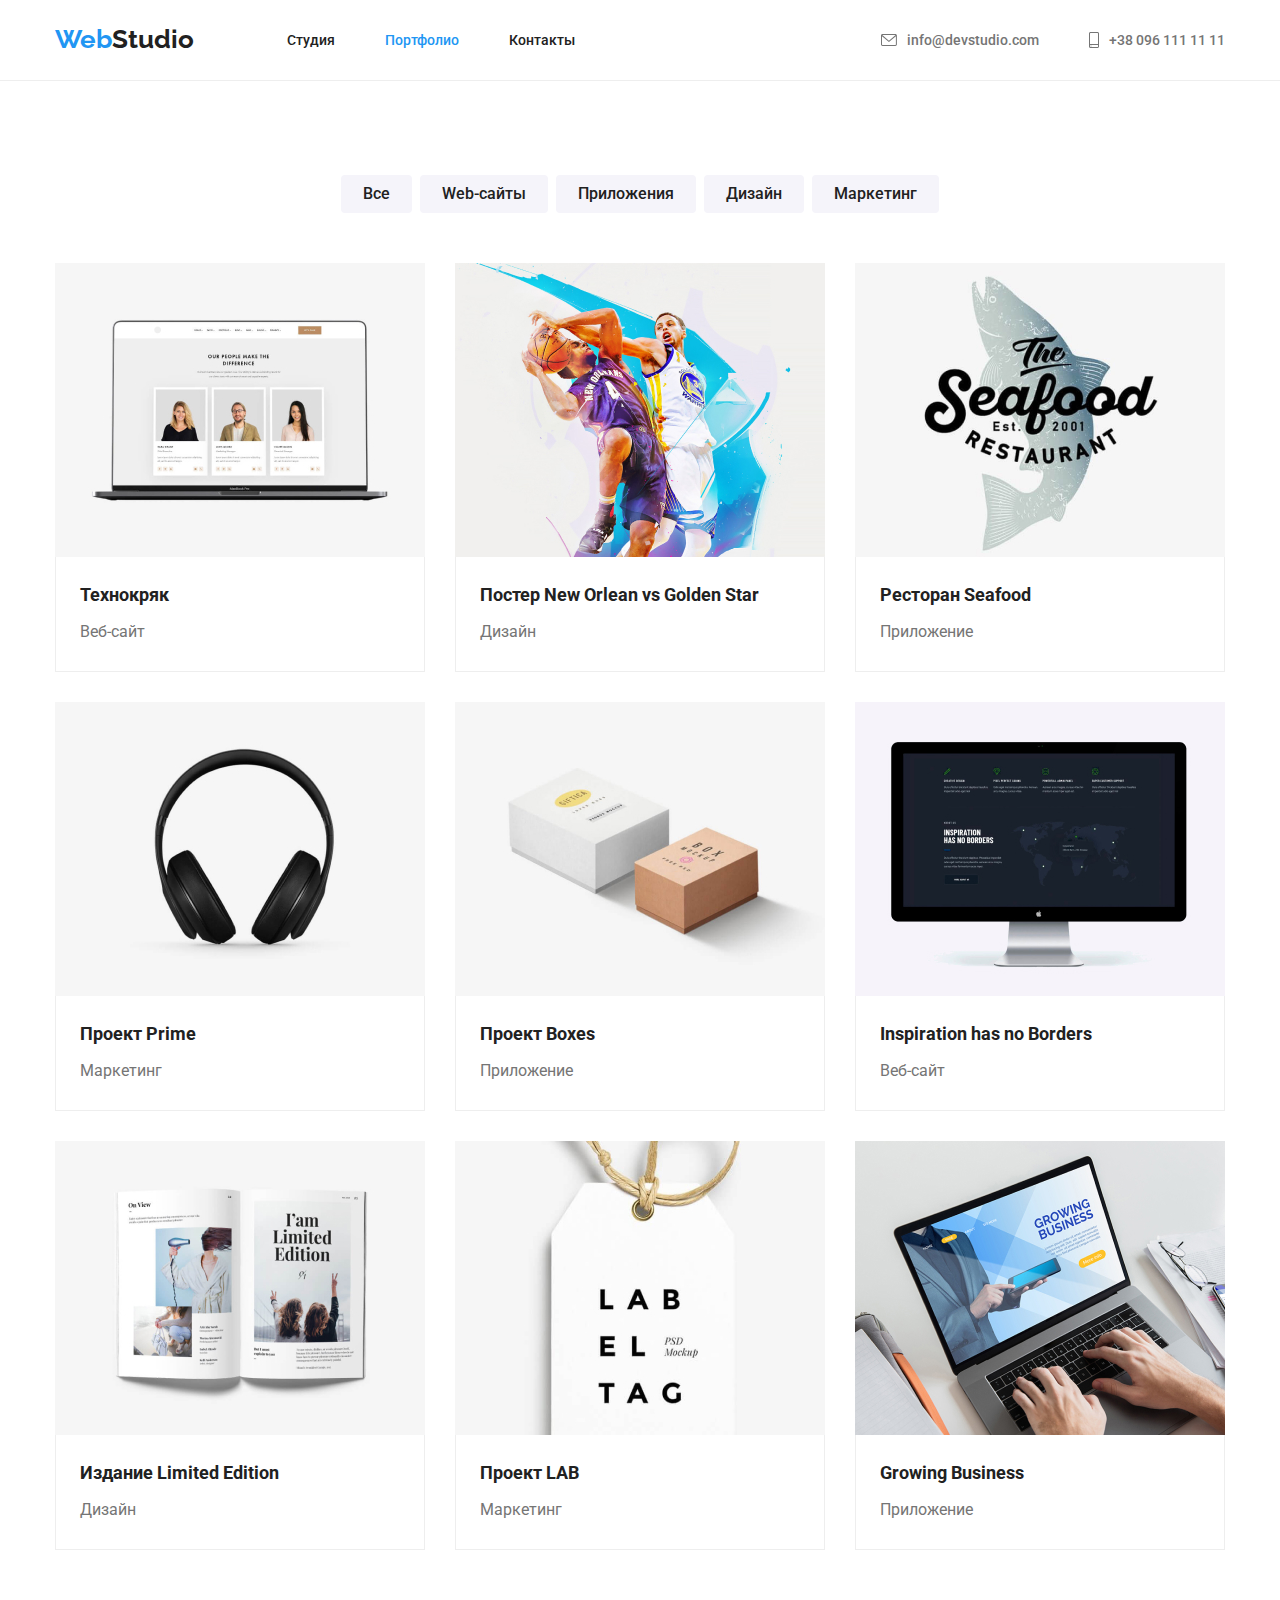
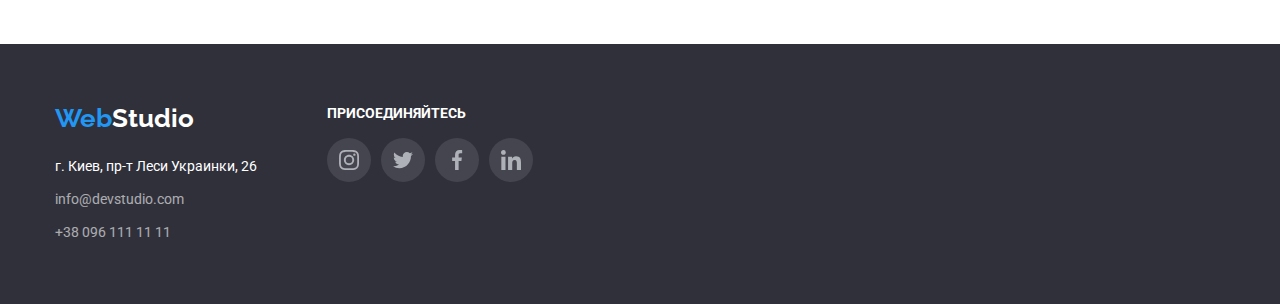
==== portfolio.html @ 9b0d6605 "dz5" ====
<!DOCTYPE html>
<html lang="ru">

<head>
    <title>goit-markup-hw-05</title>
    <meta charset="utf-8">
    <link rel="stylesheet" href="css/normalize.css">
    <link rel="stylesheet" href="css/portfolio.css">
    <meta name="viewport" content="width=device-width, initial-scale=1.0">
    <link rel="preconnect" href="https://fonts.googleapis.com">
    <link rel="preconnect" href="https://fonts.gstatic.com" crossorigin>
    <link href="https://fonts.googleapis.com/css2?family=Roboto:wght@300;400;500;700&display=swap" rel="stylesheet">
    <link rel="preconnect" href="https://fonts.googleapis.com">
    <link rel="preconnect" href="https://fonts.gstatic.com" crossorigin>
    <link href="https://fonts.googleapis.com/css2?family=Raleway:wght@700&display=swap" rel="stylesheet">
</head>

<body>
    <header>
        <div class="container header-page">
                    <a class="logo-link logo" href="/">Web<span class="logo-text">Studio</span></a>
                <nav>
                    <ul class="list">
                        <li><a class="list-link" href="/">Студия</a></li>
                        <li><a class="list-link action" href="portfolio.html">Портфолио</a></li>
                        <li><a class="list-link" href="">Контакты</a></li>
                    </ul>
                </nav>
                <ul class="header-link">
                    <li class="right-link"><svg class="icon-right"><use href="./images/icon/symbol-defs.svg#icon-envelope"></use></svg><a class="header-mail" href="mailto:info@devstudio.com">info@devstudio.com</a></li>
                    <li class="right-link"><svg class="icon-right icon-right-resize"><use href="./images/icon/symbol-defs.svg#icon-smartphone"></use></svg><a class="header-tel" href="tel:+380961111111">+38 096 111 11 11</a></li>
                </ul>
        </div>
    </header>
        <main>
                <section class="section">
                    <div class="container">
                            <h1 class="hidden_h1">Портфолио</h1> <!--hidden-->
                                <ul class="filter-list">
                                    <li><button type="button" class="filter-link  action-link bg" href="/">Все</button></li>
                                    <li><button type="button"  class="filter-link action-link" href="/">Web-сайты</button></li>
                                    <li><button type="button"  class="filter-link action-link" href="/">Приложения</button></li>
                                    <li><button type="button"  class="filter-link action-link" href="/">Дизайн</button></li>
                                    <li><button type="button"  class="filter-link action-link" href="/">Маркетинг</button></li>
                                </ul>
                        
                            <ul class="page-cards">
                                <li class="page-items">
                                    <a class="pageitems-link" href="/">
                                    <div class="boxing-img">
                                        <img src="images/images1.jpg" width="370" alt="Вебсайт">
                                        <p class="boxing-text">Технокряк это современная площадка распространения коронавируса. Компании используют эту платформу для цифрового шпионажа и атак на защищённые сервера конкурентов.</p>
                                    </div>
                                    <div class="page-topbox">
                                        <h2 class="page-title">Технокряк</h2>
                                        <p class="page-text">Веб-сайт</p>
                                    </div>
                                    </a>
                                </li>
                                <li class="page-items">
                                    <a class="pageitems-link" href="/">
                                    <div class="boxing-img">    
                                        <img src="images/images2.jpg" width="370" alt="Баскетболисты">
                                        <p class="boxing-text">Технокряк это современная площадка распространения коронавируса. Компании используют эту платформу для цифрового шпионажа и атак на защищённые сервера конкурентов.</p>
                                    </div>
                                    <div class="page-topbox">
                                    <h2 class="page-title">Постер New Orlean vs Golden Star</h2>
                                    <p class="page-text">Дизайн</p>
                                    </div>
                                    </a>
                                </li>
                                <li class="page-items">
                                    <a class="pageitems-link" href="/">
                                        <div class="boxing-img">  
                                        <img src="images/images3.jpg" width="370" alt="Логотип">
                                        <p class="boxing-text">Технокряк это современная площадка распространения коронавируса. Компании используют эту платформу для цифрового шпионажа и атак на защищённые сервера конкурентов.</p>
                                        </div>
                                    <div class="page-topbox">
                                    <h2 class="page-title">Ресторан Seafood</h2>
                                    <p class="page-text">Приложение</p>
                                    </div>
                                    </a>
                                </li>
                                <li class="page-items">
                                    <a class="pageitems-link" href="/">
                                    <div class="boxing-img">    
                                        <img src="images/images4.jpg" width="370" alt="Наушники">
                                        <p class="boxing-text">Технокряк это современная площадка распространения коронавируса. Компании используют эту платформу для цифрового шпионажа и атак на защищённые сервера конкурентов.</p>
                                    </div>
                                    <div class="page-topbox">
                                    <h2 class="page-title">Проект Prime</h2>
                                    <p class="page-text">Маркетинг</p>
                                    </div>
                                    </a>
                                </li>
                                <li class="page-items">
                                    <a class="pageitems-link" href="/">
                                    <div class="boxing-img">    
                                        <img src="images/images5.jpg" width="370" alt="Части">
                                        <p class="boxing-text">Технокряк это современная площадка распространения коронавируса. Компании используют эту платформу для цифрового шпионажа и атак на защищённые сервера конкурентов.</p>
                                    </div>
                                    <div class="page-topbox">
                                    <h2 class="page-title">Проект Boxes</h2>
                                    <p class="page-text">Приложение</p>
                                    </div>
                                    </a>
                                </li>
                                <li class="page-items">
                                    <a class="pageitems-link" href="/">
                                        <div class="boxing-img">    
                                            <img src="images/images6.jpg" width="370" alt="Части">
                                            <p class="boxing-text">Технокряк это современная площадка распространения коронавируса. Компании используют эту платформу для цифрового шпионажа и атак на защищённые сервера конкурентов.</p>
                                        </div>
                                    <div class="page-topbox">
                                    <h2 class="page-title">Inspiration has no Borders</h2>
                                    <p class="page-text">Веб-сайт</p>
                                    </div>
                                    </a>
                                </li>
                                <li class="page-items">
                                    <a class="pageitems-link" href="/">
                                    <div class="boxing-img">    
                                            <img src="images/images7.jpg" width="370" alt="Части">
                                            <p class="boxing-text">Технокряк это современная площадка распространения коронавируса. Компании используют эту платформу для цифрового шпионажа и атак на защищённые сервера конкурентов.</p>
                                    </div>
                                    <div class="page-topbox">
                                    <h2 class="page-title">Издание Limited Edition</h2>
                                    <p class="page-text">Дизайн</p>
                                    </div>
                                    </a>
                                </li>
                                <li class="page-items">
                                    <a class="pageitems-link" href="/">
                                        <div class="boxing-img">    
                                            <img src="images/images8.jpg" width="370" alt="Части">
                                            <p class="boxing-text">Технокряк это современная площадка распространения коронавируса. Компании используют эту платформу для цифрового шпионажа и атак на защищённые сервера конкурентов.</p>
                                        </div>    
                                    <div class="page-topbox">
                                    <h2 class="page-title">Проект LAB</h2>
                                    <p class="page-text">Маркетинг</p>
                                    </div>
                                    </a>
                                </li>
                                <li class="page-items">
                                    <a class="pageitems-link" href="/">
                                        <div class="boxing-img">    
                                            <img src="images/images9.jpg" width="370" alt="Части">
                                            <p class="boxing-text">Технокряк это современная площадка распространения коронавируса. Компании используют эту платформу для цифрового шпионажа и атак на защищённые сервера конкурентов.</p>
                                        </div>    
                                    <div class="page-topbox">
                                    <h2 class="page-title">Growing Business</h2>
                                    <p class="page-text">Приложение</p>
                                    </div>
                                    </a>
                                </li>
                            </ul>
                        
                    </div>
                </section>
            
        </main>
        <footer>
            <div class="container flex">
                <div class="footer-logo">
                    <a class="logo-link reset-margin" href="/">Web<span class="ft-color">Studio</span></a>
                    <address class="address-footer">
                        <p>г. Киев, пр-т Леси Украинки, 26 </p>
                        <ul class="footer-link">
                            <li><a class="footer-mail" href="mailto:info@devstudio.com">info@devstudio.com</a></li>
                            <li><a class="footer-tel" href="tel:+380961111111">+38 096 111 11 11</a></li>
                        </ul>
                    </address>
                </div>
                <div class="footer-social">
                    <b class="social-block">присоединяйтесь</b>
                    <ul class="footer-icon">
                        <li><a class="teamicon-link" href="/"><svg class="icon-team"><use href="./images/icon/symbol-defs.svg#icon-instagram-2"></use></svg></a></li>
                        <li><a class="teamicon-link" href="/"><svg class="icon-team"><use href="./images/icon/symbol-defs.svg#icon-twitter-1"></use></svg></a></li>
                        <li><a class="teamicon-link" href="/"><svg class="icon-team"><use href="./images/icon/symbol-defs.svg#icon-facebook-1"></use></svg></a></li>
                        <li><a class="teamicon-link" href="/"><svg class="icon-team"><use href="./images/icon/symbol-defs.svg#icon-linkedin-1"></use></svg></a></li>
                    </ul>    
                </div>
            </div>
        </footer>
</body>
</html>
---- css/portfolio.css ----
/* Переменные */
:root{
    --ferst-color:#757575;
    --second-color:#212121; 
    --style-color:#2196F3;
    --font-ferst: 'Roboto', sans-serif;
    --footer-bg: #2F303A;
}
/* конец переменные */
body{
    font-family: var(--font-ferst);
    padding: 0;
    margin: 0;
}
*{
box-sizing: border-box;
}
ul{
    list-style: none;   
}
a{
    text-decoration: none;
}
.hidden_h1{
    display: none;
}
.container{
    max-width: 1200px;
    margin: 0 auto;
    padding-left: 15px;
    padding-right: 15px;
}
/* Дополнительные классы */

a.action{
    color:#2196F3;
}
a.bg {
    background: var(--style-color);
    color: #fff;
}
/* Открываю header */
/* Открываю header */
header{
    border-bottom: 1px solid #EEEEEE;
}
.header-page{
    display: flex;
    align-items: center;
}

.logo-link{
    color: var(--style-color);
    font-size: 26px;
    font-weight: bold;
    text-decoration: none;
    margin-right: 93px;
    font-family: 'Raleway', sans-serif;
}
.logo-text{
    color: var( --second-color);
    font-weight: bold;
    font-family: 'Raleway', sans-serif;
}
.list-link {
    color: var(--second-color);
    font-size: 14px;
    font-weight: 500;
    padding-top: 32px;
    padding-bottom: 32px;
    display: block;
}
.list > li{
    position: relative;
}
.list > li:hover:before {
    content: "";
    width: 100%;
    height: 4px;
    border-radius: 2px;
    background-color: var(--style-color);
    position: absolute;
    bottom: 0px;
}
.list-link:hover{
    color: var(--style-color);
}

.header-link{
    display: flex;
    margin: 0;
    padding: 0;
    margin-left: auto;
}
.header-tel {
    display: block;
    color: var(--ferst-color);
    text-decoration: none;
    font-size: 14px;
    font-weight: 500;
    margin-right: 0px;
}
.header-link > li:first-child{
    margin-right: 50px;
    
}
.header-mail{
    display: block;
    color: var(--ferst-color);
    text-decoration: none;
    font-size: 14px;
    font-weight: 500;
}
.right-link{
    display: inline-flex;
    justify-content: center;
    align-items: center;
    cursor: pointer;
}
.right-link:hover .icon-right{
    fill: var(--style-color);
}
.icon-right{
    display: block;
    width: 16px;
    height: 12px;
    margin-right: 10px;
    fill: #757575;
}
.icon-right-resize{
    width: 10px;
    height: 16px;
}

/* .right-link::before
{
    content:"";
    width: 16px;
    height: 12px;
    background-position: center;
    background-size: contain;
    margin: 0px;
    padding-top: 2px;
    padding-bottom: 2px;
    margin-right: 10px;
    background-repeat: no-repeat;
} */
/* .icon-mail::before {
    background-image: url(../images/icon/envelope.svg);
    background-repeat: no-repeat;
}
.icon-sm::before {
    background-image: url(../images/icon/smartphone.svg);
    background-repeat: no-repeat;
} */

.header-mail:hover, .header-tel:hover{
    color: var(--style-color);
}
.list{
    display: flex;
    align-items: center;
    margin: 0px;
    padding: 0px;
}
.list > li{
    margin-right: 50px;
}
.list > li:last-child{
    margin-right: 0px;
}
/* Конец header */


/* Открываю main */
.section{
   padding-top: 94px;
   padding-bottom: 94px;
}
.filter-list{
    padding: 0;
    display: flex;
    margin: 0px;
    justify-content: center;
}
.filter-list > li {
    margin-right: 8px;
}
.filter-list > li:last-child{
    margin-right: 0px;
}
.filter-box{
    display: flex;
    justify-content: center;
}
.filter-box > h1 {
    display: none;
}
.filter-link{
    color:var(--second-color);
    font-size: 16px;
    line-height: 26px;
    font-weight: 500;
    text-align: center;
    display: inline-block;
    padding: 6px 22px 6px 22px;
    background: #F5F4FA;
    border-radius: 4px;
    border: none;
}
.action-link{
    background: ##F5F4FA;
}
.action-link:hover{
    color:#fff;
    background:var(--style-color);
    cursor:pointer;
    box-shadow: 0px 3px 1px rgba(0, 0, 0, 0.1), 0px 1px 2px rgba(0, 0, 0, 0.08), 0px 2px 2px rgba(0, 0, 0, 0.12);
}

.page-cards{
    margin: 0px;
    margin-top: 50px;
    display: flex;
    flex-wrap: wrap;
    padding: 0px;
}
.page-topbox{
    padding-top: 20px;
    padding-left: 24px;
    padding-right: 24px;
    padding-bottom: 24px;
    border-left: 1px solid #EEEEEE;
    border-bottom: 1px solid #EEEEEE;
    border-right: 1px solid #EEEEEE;
}
.page-items{
    width: calc((100% - 60px) / 3);
    margin-bottom: 30px;
    margin-right: 30px;
    transition: .3s;
}
.pageitems-link{
    width: 100%;
    height: 100%;
    display: block;
}
.pageitems-link:hover, pageitems-link:focus {
    box-shadow: 0px 4px 4px 0px rgba(0, 0, 0, 0.25);
    transition: .3s;
}
.boxing-img{
    position: relative;
}
.boxing-img:hover:before{
    content: '';
    background-color: rgba(33, 150, 243, 0.9);
    width: 100%;
    height: 100%;
    top: 0;
    left: 0;
    position: absolute;
}
.boxing-text{
    position: absolute;
    top:0;
    left:0;
    padding: 64px 24px 64px 24px;
    font-weight: 400;
    color: #fff;
    font-size: 18px;
    opacity: 0;
    letter-spacing: 0.03em;
    line-height: 28px;
}
.boxing-text:hover {
    opacity: 1;
}
.page-items img {
    display: block;
}
.page-items:nth-child(3n){
    margin-right: 0px;
}
.page-items:nth-last-child(-n + 3){
    margin-bottom: 0px;
}
.page-title{
    margin: 0px;
    padding: 0px;
    color: var(--second-color);
    font-size: 18px;
    font-weight: bold;
    line-height: 36px;
    
}
.page-text{
    margin: 0px;
    color: var(--ferst-color);
    font-size: 16px;
    font-weight: 400;
    line-height: 30px;
    margin-top: 4px;
}
.filter > h1{
    display: none;
}

/* Закрываю main */

/* Открываю footer */
footer{
    background: var(--footer-bg);
    padding-top: 60px;
    padding-bottom: 60px;
}
.flex{
    display: flex;
}
.reset-margin{
    margin: 0;
}
.address-footer{
    font-size: 14px;
    font-weight: 400;
    color: #fff;
    line-height: 24px;
    margin-top: 20px;
}

.ft-color{
    color:#fff;
}
.address-footer p{
    font-style: normal;
    margin: 0px;
    font-size: 14px;
    font-weight: 400;
    color: #fff;
    line-height: 24px;
}
.address-footer  a {
    color: #fff;
    opacity: 60%;
    font-style: normal;
}
.footer-link{
    padding: 0;
    margin:0;
    display: inline-block;
    margin-bottom: 0;
    margin-top: 9px;
}
.footer-link > li:last-child{
    margin-top: 9px;
}

.footer-mail, .footer-tel{
    display: block;
    color: var(--ferst-color);
    text-decoration: none;
    font-size: 14px;
    font-weight: 400;
    line-height: 24px;;
}
.social-block{
    font-size: 14px;
    font-weight: 700;
    color:#fff;
    text-transform: uppercase;
    margin-bottom: 20px;
}
.footer-social{
    margin-left: 70px;
}

.footer-icon {
    display: flex;
    align-items: center;
    justify-content: center;
    margin: 0 auto;
    margin-top: 16px;
    padding: 0;
}
.footer-icon > li{
    display: inline-flex;
    align-items: center;
    justify-content: center;
    border-radius: 50%;
    width:44px;
    height: 44px;
    margin-right: 10px;
    background-color: rgba(255, 255, 255, 0.1);
}
.teamicon-link{
    padding: 0px;
    margin: 0px;
}
.footer-icon > li:hover .icon-team {
    fill: #EEEEEE
}
.footer-icon > li:hover{
    background-color: var(--style-color);
}
.icon-team{
    width: 20px;
    height: 20px;
    fill: #AFB1B8;
    display: block;
}
/* Закрываю footer */
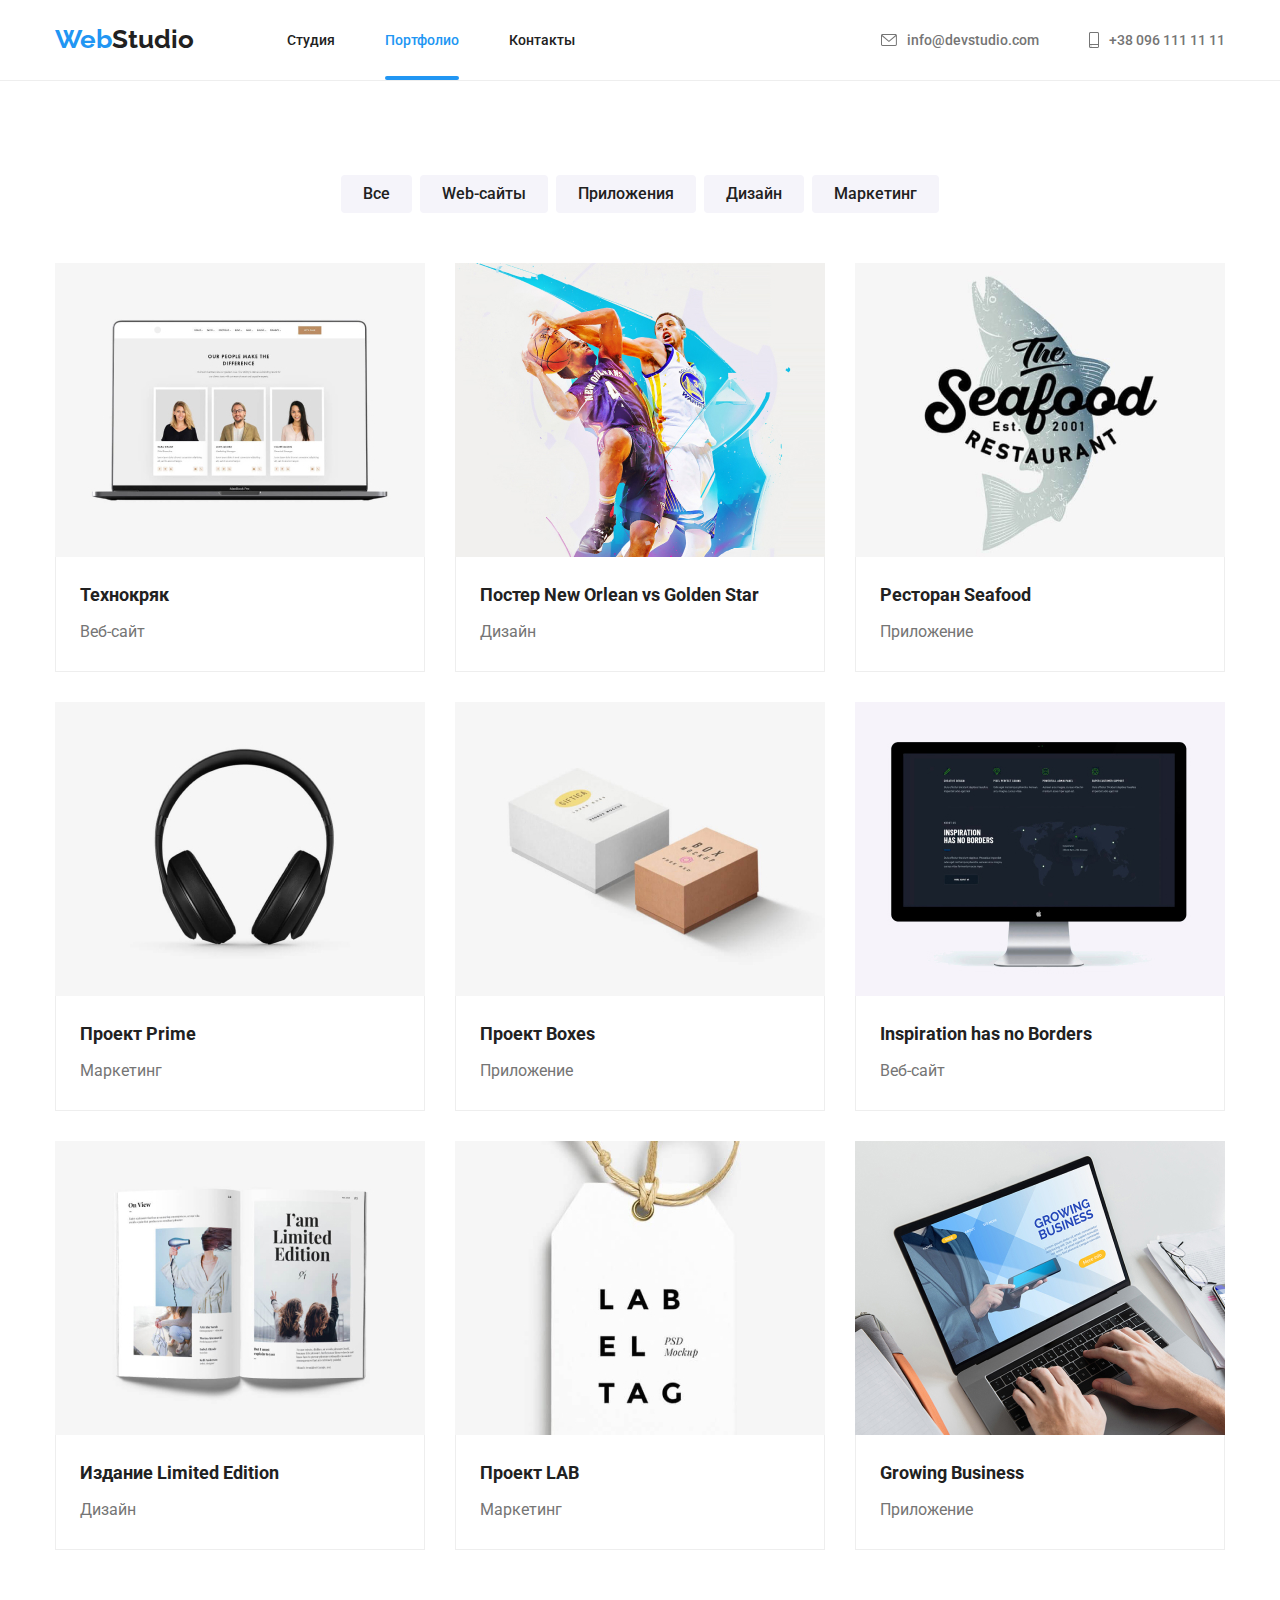
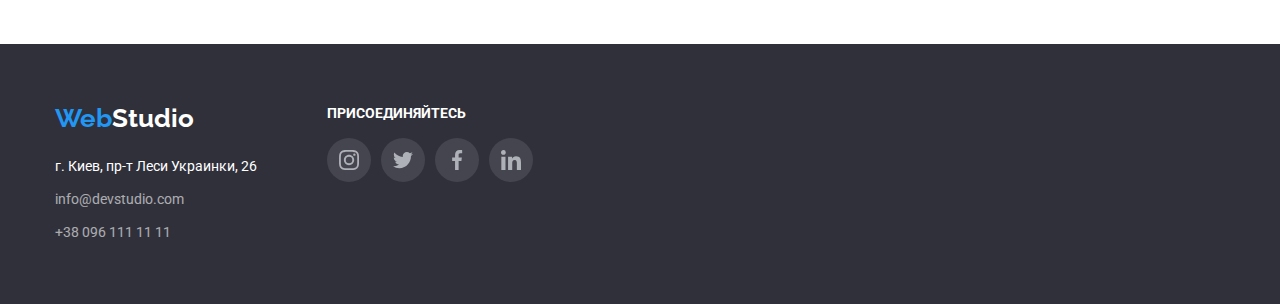
==== commit fbdf0205: "link" ====
--- a/portfolio.html
+++ b/portfolio.html
@@ -18,10 +18,10 @@
 <body>
     <header>
         <div class="container header-page">
-                    <a class="logo-link logo" href="/">Web<span class="logo-text">Studio</span></a>
+                    <a class="logo-link logo" href="index.html">Web<span class="logo-text">Studio</span></a>
                 <nav>
                     <ul class="list">
-                        <li><a class="list-link" href="/">Студия</a></li>
+                        <li><a class="list-link" href="index.html">Студия</a></li>
                         <li><a class="list-link action" href="portfolio.html">Портфолио</a></li>
                         <li><a class="list-link" href="">Контакты</a></li>
                     </ul>
--- a/css/portfolio.css
+++ b/css/portfolio.css
@@ -31,9 +31,17 @@
     padding-right: 15px;
 }
 /* Дополнительные классы */
-
 a.action{
-    color:#2196F3;
+    color:var(--style-color);
+}
+a.action::before{
+    content: "";
+    position: absolute;
+    width: 100%;
+    height: 4px;
+    border-radius: 2px;
+    background-color: var(--style-color);
+    bottom: 0px;
 }
 a.bg {
     background: var(--style-color);
@@ -82,6 +90,7 @@
     position: absolute;
     bottom: 0px;
 }
+
 .list-link:hover{
     color: var(--style-color);
 }
@@ -131,28 +140,6 @@
     width: 10px;
     height: 16px;
 }
-
-/* .right-link::before
-{
-    content:"";
-    width: 16px;
-    height: 12px;
-    background-position: center;
-    background-size: contain;
-    margin: 0px;
-    padding-top: 2px;
-    padding-bottom: 2px;
-    margin-right: 10px;
-    background-repeat: no-repeat;
-} */
-/* .icon-mail::before {
-    background-image: url(../images/icon/envelope.svg);
-    background-repeat: no-repeat;
-}
-.icon-sm::before {
-    background-image: url(../images/icon/smartphone.svg);
-    background-repeat: no-repeat;
-} */
 
 .header-mail:hover, .header-tel:hover{
     color: var(--style-color);
@@ -238,7 +225,7 @@
     width: calc((100% - 60px) / 3);
     margin-bottom: 30px;
     margin-right: 30px;
-    transition: .3s;
+    transition: 250ms;
 }
 .pageitems-link{
     width: 100%;
@@ -251,15 +238,29 @@
 }
 .boxing-img{
     position: relative;
-}
-.boxing-img:hover:before{
+    overflow: hidden;
+}
+
+.boxing-img:before{
+    position: absolute;
+    overflow: hidden;
+    display: inline-block;
+    top: 0;
+    left: 0;
+    width: 100%;
+    height: 100%;
     content: '';
     background-color: rgba(33, 150, 243, 0.9);
-    width: 100%;
-    height: 100%;
-    top: 0;
-    left: 0;
-    position: absolute;
+    transform: translateY(100%);
+    opacity: 0;
+    transition: transform 250ms cubic-bezier(0.4, 0, 0.2, 1);
+    
+}
+
+.page-items:hover .boxing-img:before{
+    overflow: hidden;
+    transform: translateY(0);
+    opacity: 1;
 }
 .boxing-text{
     position: absolute;
@@ -272,8 +273,15 @@
     opacity: 0;
     letter-spacing: 0.03em;
     line-height: 28px;
-}
-.boxing-text:hover {
+    margin: 0;
+    transform: translateY(100%);
+    transition: transform 250ms cubic-bezier(0.4, 0, 0.2, 1);
+}
+
+
+.page-items:hover .boxing-text{
+    overflow: hidden;
+    transform: translateY(0);
     opacity: 1;
 }
 .page-items img {
@@ -408,4 +416,21 @@
     fill: #AFB1B8;
     display: block;
 }
-/* Закрываю footer */+/* Закрываю footer */
+
+.box1{
+    background-color: rgb(156, 164, 243);
+    border: 1px solid black;
+    width: 600px;
+    height: 600px;
+    position: relative;
+}
+.box2{
+    position: absolute;
+    left:50%;
+    bottom:50%;
+    background-color: #212121;
+    width: 300px;
+    height: 300px   
+    border: 1px solid red;
+}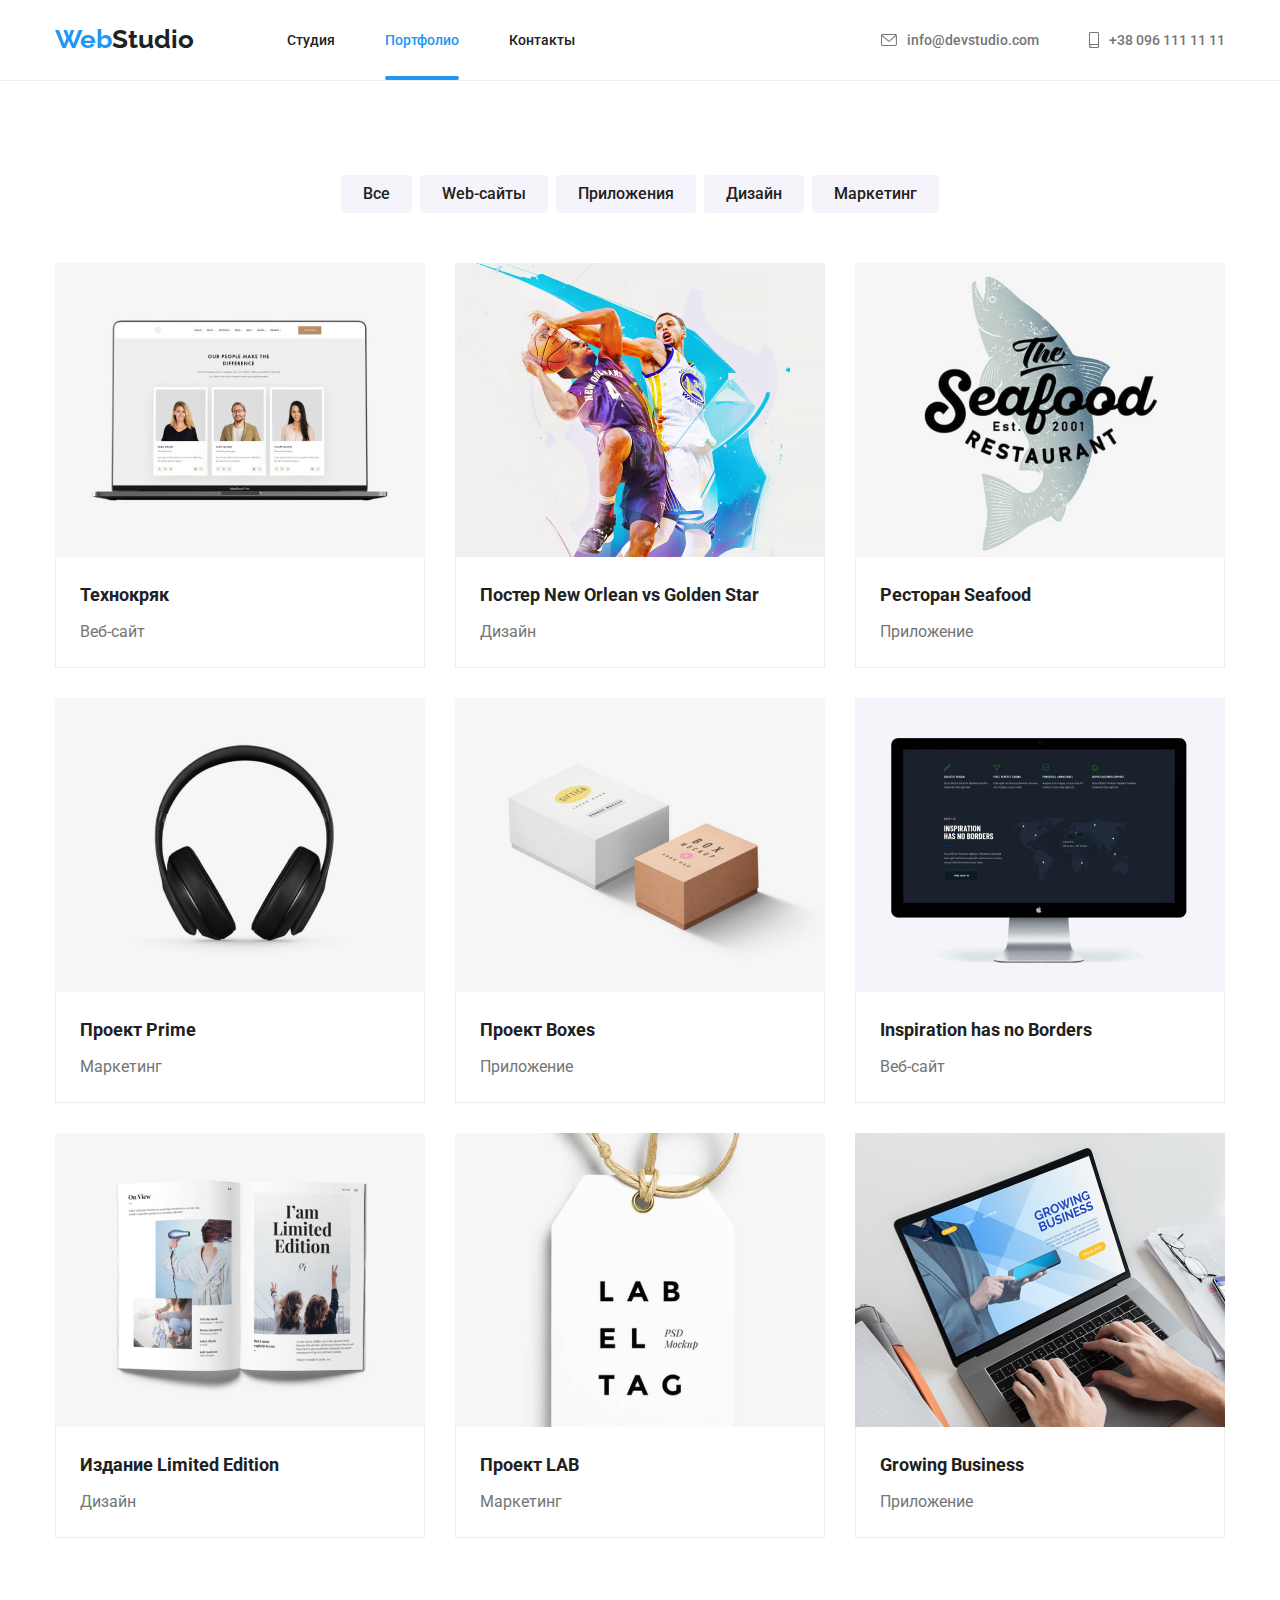
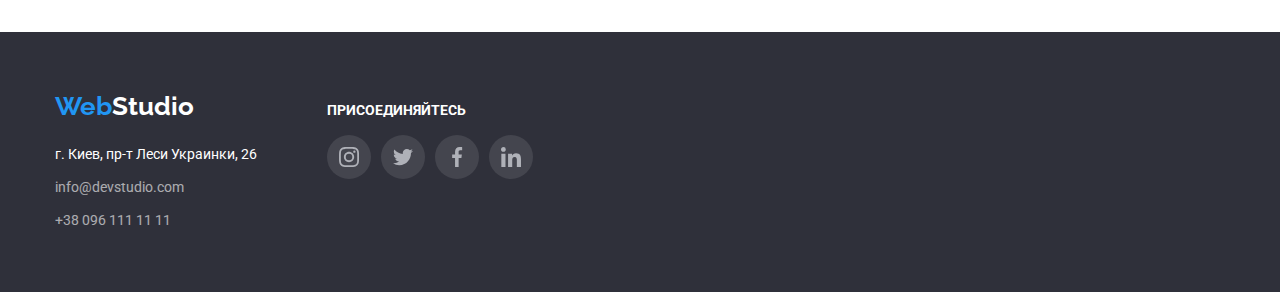
==== commit 7665646d: "ppc" ====
--- a/portfolio.html
+++ b/portfolio.html
@@ -47,14 +47,14 @@
                             <ul class="page-cards">
                                 <li class="page-items">
                                     <a class="pageitems-link" href="/">
-                                    <div class="boxing-img">
-                                        <img src="images/images1.jpg" width="370" alt="Вебсайт">
-                                        <p class="boxing-text">Технокряк это современная площадка распространения коронавируса. Компании используют эту платформу для цифрового шпионажа и атак на защищённые сервера конкурентов.</p>
-                                    </div>
-                                    <div class="page-topbox">
-                                        <h2 class="page-title">Технокряк</h2>
-                                        <p class="page-text">Веб-сайт</p>
-                                    </div>
+                                        <div class="boxing-img">
+                                            <img src="images/images1.jpg" width="370" alt="Вебсайт">
+                                            <p class="boxing-text">Технокряк это современная площадка распространения коронавируса. Компании используют эту платформу для цифрового шпионажа и атак на защищённые сервера конкурентов.</p>
+                                        </div>
+                                        <div class="page-topbox">
+                                            <h2 class="page-title">Технокряк</h2>
+                                            <p class="page-text">Веб-сайт</p>
+                                        </div>
                                     </a>
                                 </li>
                                 <li class="page-items">
--- a/css/portfolio.css
+++ b/css/portfolio.css
@@ -33,6 +33,7 @@
 /* Дополнительные классы */
 a.action{
     color:var(--style-color);
+    transition: color 250ms cubic-bezier(0.4, 0, 0.2, 1);
 }
 a.action::before{
     content: "";
@@ -42,6 +43,8 @@
     border-radius: 2px;
     background-color: var(--style-color);
     bottom: 0px;
+    
+    
 }
 a.bg {
     background: var(--style-color);
@@ -72,28 +75,32 @@
 }
 .list-link {
     color: var(--second-color);
-    font-size: 14px;
     font-weight: 500;
+    font-size: 14px;
     padding-top: 32px;
     padding-bottom: 32px;
     display: block;
+    transition: color 250ms cubic-bezier(0.4, 0, 0.2, 1);
+}
+.list-link:hover{
+    color: var(--style-color);
 }
 .list > li{
     position: relative;
+    
 }
 .list > li:hover:before {
     content: "";
+    position: absolute;
     width: 100%;
     height: 4px;
     border-radius: 2px;
     background-color: var(--style-color);
-    position: absolute;
     bottom: 0px;
-}
-
-.list-link:hover{
-    color: var(--style-color);
-}
+    opacity: 0;
+    
+}
+
 
 .header-link{
     display: flex;
@@ -108,6 +115,7 @@
     font-size: 14px;
     font-weight: 500;
     margin-right: 0px;
+    transition: color 250ms cubic-bezier(0.4, 0, 0.2, 1);
 }
 .header-link > li:first-child{
     margin-right: 50px;
@@ -119,6 +127,8 @@
     text-decoration: none;
     font-size: 14px;
     font-weight: 500;
+    transition: color 250ms cubic-bezier(0.4, 0, 0.2, 1);
+
 }
 .right-link{
     display: inline-flex;
@@ -135,12 +145,15 @@
     height: 12px;
     margin-right: 10px;
     fill: #757575;
+    transition: color 250ms cubic-bezier(0.4, 0, 0.2, 1),
+    fill 250ms cubic-bezier(0.4, 0, 0.2, 1);
 }
 .icon-right-resize{
     width: 10px;
     height: 16px;
 }
 
+
 .header-mail:hover, .header-tel:hover{
     color: var(--style-color);
 }
@@ -156,6 +169,7 @@
 .list > li:last-child{
     margin-right: 0px;
 }
+/* Конец header */
 /* Конец header */
 
 
@@ -191,18 +205,24 @@
     text-align: center;
     display: inline-block;
     padding: 6px 22px 6px 22px;
-    background: #F5F4FA;
+    background-color: #F5F4FA;
     border-radius: 4px;
     border: none;
+    transition: background-color 2503ms cubic-bezier(0.4, 0, 0.2, 1),
+    color 250ms cubic-bezier(0.4, 0, 0.2, 1);
+    
 }
 .action-link{
-    background: ##F5F4FA;
+    background-color: #F5F4FA;
+    transition: box-shadow 250ms cubic-bezier(0.4, 0, 0.2, 1),
+    background-color 260ms cubic-bezier(0.4, 0, 0.2, 1);
 }
 .action-link:hover{
     color:#fff;
     background:var(--style-color);
     cursor:pointer;
     box-shadow: 0px 3px 1px rgba(0, 0, 0, 0.1), 0px 1px 2px rgba(0, 0, 0, 0.08), 0px 2px 2px rgba(0, 0, 0, 0.12);
+    
 }
 
 .page-cards{
@@ -216,7 +236,7 @@
     padding-top: 20px;
     padding-left: 24px;
     padding-right: 24px;
-    padding-bottom: 24px;
+    padding-bottom: 20px;
     border-left: 1px solid #EEEEEE;
     border-bottom: 1px solid #EEEEEE;
     border-right: 1px solid #EEEEEE;
@@ -242,6 +262,7 @@
 }
 
 .boxing-img:before{
+    content: '';
     position: absolute;
     overflow: hidden;
     display: inline-block;
@@ -249,12 +270,10 @@
     left: 0;
     width: 100%;
     height: 100%;
-    content: '';
     background-color: rgba(33, 150, 243, 0.9);
     transform: translateY(100%);
     opacity: 0;
     transition: transform 250ms cubic-bezier(0.4, 0, 0.2, 1);
-    
 }
 
 .page-items:hover .boxing-img:before{
@@ -324,6 +343,7 @@
 }
 .flex{
     display: flex;
+    align-items: baseline;
 }
 .reset-margin{
     margin: 0;
@@ -399,6 +419,9 @@
     height: 44px;
     margin-right: 10px;
     background-color: rgba(255, 255, 255, 0.1);
+    transition: background-color 250ms cubic-bezier(0.4, 0, 0.2, 1);
+    
+    
 }
 .teamicon-link{
     padding: 0px;
@@ -415,22 +438,7 @@
     height: 20px;
     fill: #AFB1B8;
     display: block;
+    transition: fill 250ms cubic-bezier(0.4, 0, 0.2, 1);
 }
 /* Закрываю footer */
 
-.box1{
-    background-color: rgb(156, 164, 243);
-    border: 1px solid black;
-    width: 600px;
-    height: 600px;
-    position: relative;
-}
-.box2{
-    position: absolute;
-    left:50%;
-    bottom:50%;
-    background-color: #212121;
-    width: 300px;
-    height: 300px   
-    border: 1px solid red;
-}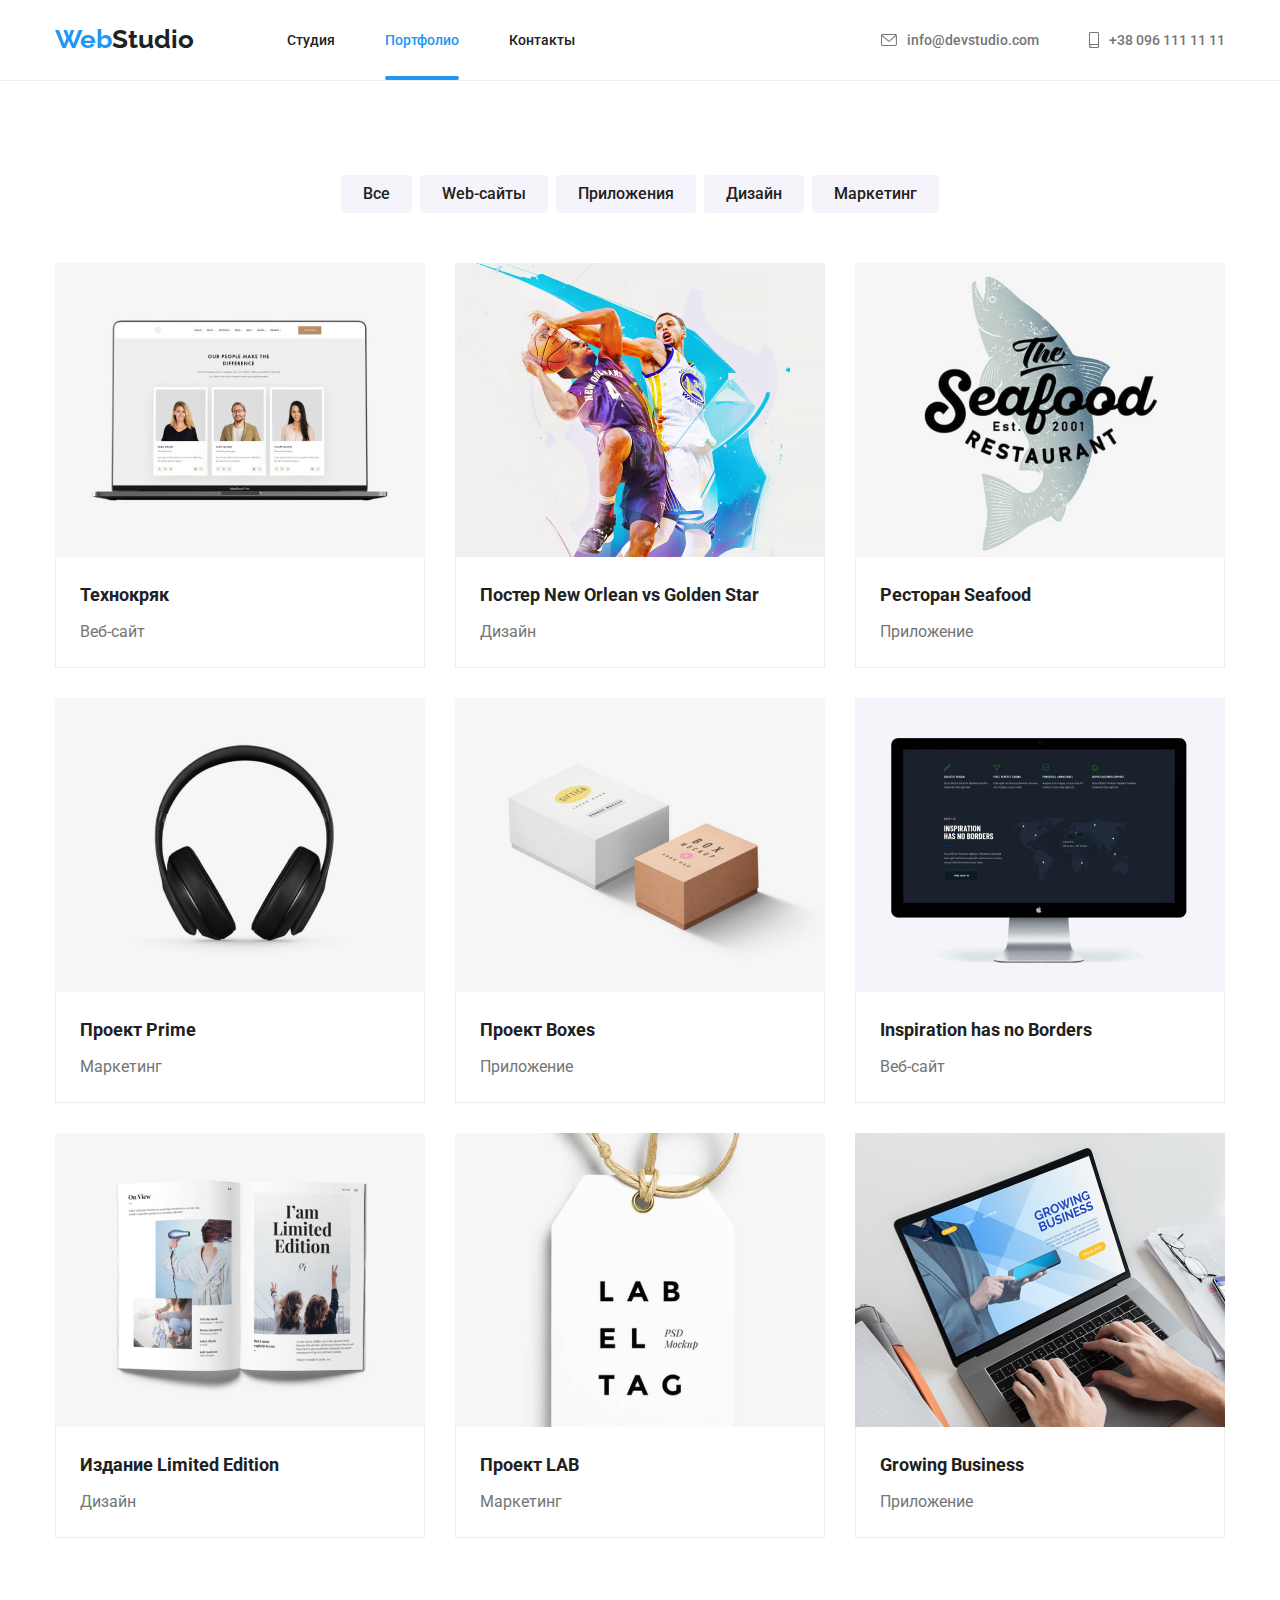
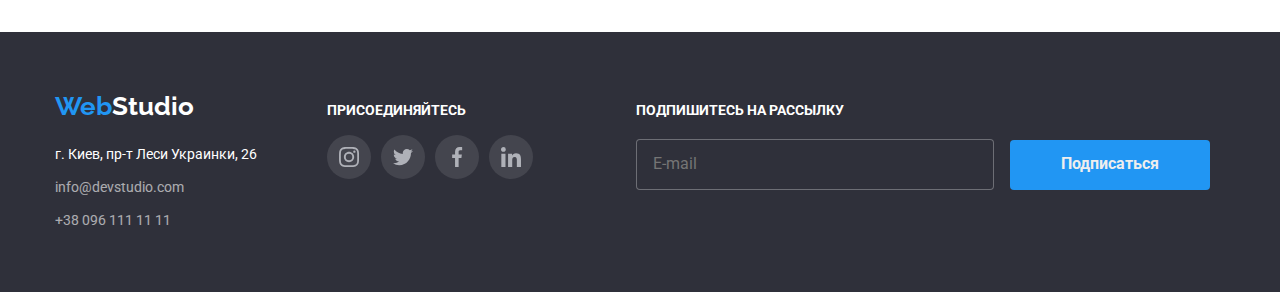
==== commit 6597c9ce: "goit-markup-hw-06" ====
--- a/portfolio.html
+++ b/portfolio.html
@@ -180,6 +180,13 @@
                         <li><a class="teamicon-link" href="/"><svg class="icon-team"><use href="./images/icon/symbol-defs.svg#icon-linkedin-1"></use></svg></a></li>
                     </ul>    
                 </div>
+                <div class="footer-subscription">
+                    <b class="social-block">Подпишитесь на рассылку</b>
+                    <form class="footer-form">
+                       <input type="text" name="email" placeholder="E-mail">
+                       <button class="footer-button" type="submit">Подписаться</button>
+                    </form>    
+                </div>
             </div>
         </footer>
 </body>
--- a/css/portfolio.css
+++ b/css/portfolio.css
@@ -3,6 +3,7 @@
     --ferst-color:#757575;
     --second-color:#212121; 
     --style-color:#2196F3;
+    --style-color-after: #1d80d1;
     --font-ferst: 'Roboto', sans-serif;
     --footer-bg: #2F303A;
 }
@@ -440,5 +441,45 @@
     display: block;
     transition: fill 250ms cubic-bezier(0.4, 0, 0.2, 1);
 }
+.footer-subscription{
+    margin-left: 93px;
+}
+.footer-form > input {
+    padding-top: 15px;
+    padding-bottom: 15px;
+    width: 358px;
+    padding-left: 16px;
+    border-radius: 4px;
+    background:#2F303A;
+    border: 1px solid rgba(255, 255, 255, 0.3);
+    color: rgba(255, 255, 255, 0.3);
+    font-size: 16px;
+    display: inline-flex;
+    justify-content: center;
+    align-items: center;
+    position: relative;
+}
+.footer-button{
+    border-radius: 4px;
+    background-color: var(--style-color);
+    color: #EEEEEE;
+    width: 200px;
+    height: 50px;
+    margin-left: 12px;
+    font-size: 16px;
+    font-weight: 700;
+    display: inline-flex;
+    justify-content: center;
+    align-items: center;
+    cursor: pointer;
+    border: none;
+    transition: background-color 250ms cubic-bezier(0.4, 0, 0.2, 1);
+}
+.footer-button:hover{
+    background-color: var(--style-color-after);
+}
+.footer-form{
+    margin-top: 20px;
+}
 /* Закрываю footer */
 
